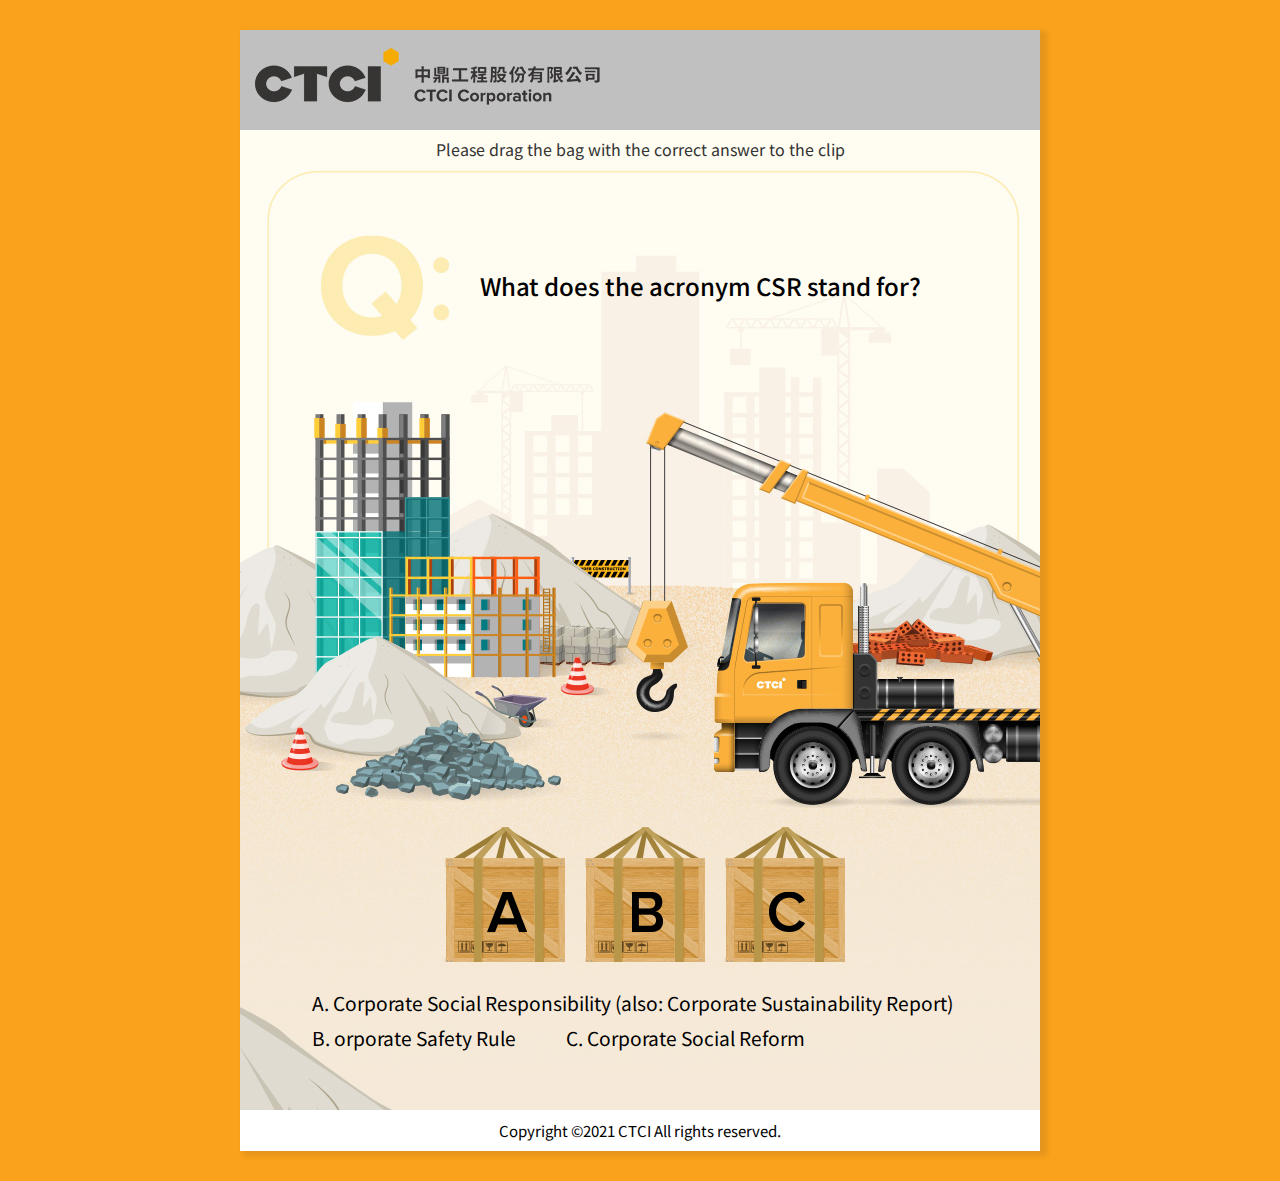
==== index.html @ 00b7c02a "content update" ====
<!DOCTYPE html>
<html lang="zh-tw">
<head>
	<meta charset="UTF-8">
	<title>CITC Interactive game</title>
	<link href="css/style.css" rel="stylesheet" type="text/css" />
	<link href="https://fonts.googleapis.com/css?family=Noto+Sans+TC:300,400,500,700,900&display=swap" rel="stylesheet">
</head>
<body>
	<div id="wrap">
		<header>
			<h1 class="sr-only">CTCI 中鼎工程股份有限公司 CTCI corporation</h1>
		</header>
		<div class="main">
			<div class="game" data-anwser="A" data-next="q2.html">
				<p class="text-tips">Please drag the bag with the correct answer to the clip</p>
				<p class="q q-1">What does the acronym CSR stand for?</p>
				<div class="clip">
					<span class="clip-body"></span>
				</div>
				<ul class="dragObject">
					<li class="dragObject-item"><span class="sr-only">A</span></li>
					<li class="dragObject-item"><span class="sr-only">B</span></li>
					<li class="dragObject-item"><span class="sr-only">C</span></li>
				</ul>
				<ul class="ans ans-q1">
					<li class="ans-item">A. Corporate Social Responsibility (also: Corporate Sustainability Report)</li>
					<li class="ans-item">B. orporate Safety Rule</li>
					<li class="ans-item">C. Corporate Social Reform</li>
				</ul>
			</div>
		</div>
		<footer>Copyright ©2021 CTCI All rights reserved.</footer>
		<div class="error" style="display: none;">
			<div class="error-content">
				<a href="javascript:" class="btn-back"> &lt; &lt; Back </a>
				<div class="rightAns">
					<p class="title-rightAns"><span class="title-rightAns-q">Q :</span><span class="title-rightAns-ans">What does the acronym CSR stand for?</span></p>
					<p class="text-rightAns"><span class="title-rightAns-a">A :</span><span class="title-rightAns-ans">Corporate Social Responsibility (also: Corporate Sustainability Report)</span></p>
				</div>
			</div>
		</div>
	</div>
	<script src="js/jquery-2.2.4.min.js"></script>
	<script src="js/jquery-ui.min.js"></script>
	<script src="js/jquery.ui.touch-punch.min.js"></script>
	<script src="js/game.js"></script>
</body>
</html>
---- css/style.css ----
body, div, dl, dt, dd, ul, ol, li, h1, h2, h3, h4, h5, h6, pre, code, form, fieldset, legend, input, textarea, p, blockquote, th, td {
	margin: 0;
	padding: 0
}

table {
	border-collapse: collapse;
	border-spacing: 0
}

fieldset, img {
	border: 0
}

img {
	display: block
}

address, caption, cite, code, dfn, em, strong, th, var {
	font-style: normal;
	font-weight: normal
}

li {
	list-style: none
}

caption, th {
	text-align: left
}

h1, h2, h3, h4, h5, h6 {
	font-size: 100%;
	font-weight: normal
}

q:before, q:after {
	content: ''
}

abbr, acronym {
	border: 0;
	font-variant: normal
}

sup {
	vertical-align: text-top
}

sub {
	vertical-align: text-bottom
}

input, textarea, select {
	font-family: inherit;
	font-size: 100%;
	font-weight: inherit
}

legend {
	color: #000
}

img, a, object {
	border: 0;
	outline: 0
}

body {
	background-color: #faa21b;;
	padding: 0;
	font-size: 16px;
	font-family: "Noto Sans TC", Arial, Helvetica, Arial, Helvetica, sans-serif
}

#wrap {
	width: 800px;
	margin: 0 auto;
	position: relative;
	-webkit-box-shadow: 5px 3px 5px 2px rgba(40, 40, 40, 0.1);
	box-shadow: 5px 3px 5px 2px rgba(40, 40, 40, 0.1)
}

header {
	width: 800px;
	height: 100px;
	background: #c0c0c0 url(../images/logo.jpg) no-repeat 0 center;
	position: relative;
	margin-top: 30px
}

.sr-only {
	width: 1px;
	height: 1px;
	position: absolute;
	padding: 0;
	margin: -1px;
	border: 0;
	clip: rect(0 0 0 0);
	overflow: hidden
}
.main{
	width:100%;
	overflow: hidden;
}

.info {
	background: rgba(245, 245, 245, 1);
	background: -moz-linear-gradient(top, rgba(245, 245, 245, 1) 0%, rgba(255, 255, 255, 1) 37%, rgba(255, 255, 255, 1) 100%);
	background: -webkit-gradient(left top, left bottom, color-stop(0%, rgba(245, 245, 245, 1)), color-stop(37%, rgba(255, 255, 255, 1)), color-stop(100%, rgba(255, 255, 255, 1)));
	background: -webkit-linear-gradient(top, rgba(245, 245, 245, 1) 0%, rgba(255, 255, 255, 1) 37%, rgba(255, 255, 255, 1) 100%);
	background: -o-linear-gradient(top, rgba(245, 245, 245, 1) 0%, rgba(255, 255, 255, 1) 37%, rgba(255, 255, 255, 1) 100%);
	background: -ms-linear-gradient(top, rgba(245, 245, 245, 1) 0%, rgba(255, 255, 255, 1) 37%, rgba(255, 255, 255, 1) 100%);
	background: linear-gradient(to bottom, rgba(245, 245, 245, 1) 0%, rgba(255, 255, 255, 1) 37%, rgba(255, 255, 255, 1) 100%);
	filter: progid:DXImageTransform.Microsoft.gradient(startColorstr='#f5f5f5', endColorstr='#ffffff', GradientType=0);
	padding: 20px;
	text-align: center;
	box-sizing: border-box
}

h2 {
	margin-bottom: 10px;
	font-size: 2em;
	font-weight: 700;
	line-height: 1.2
}

.text-intro {
	color: #a0a0a0;
	font-size: 1em;
	line-height: 1.8
}
.text-tips{
	width: 100%;
	color: #333333;
	text-align: center;
	line-height:2.4;
}

.game {
	width: 100%;
	height: 980px;
	background: url(../images/bg-game.jpg) no-repeat 0 0;
	position: relative;
}

.q {
	width: 63%;
	position: absolute;
	top: 91px;
	left: 240px;
	font-size: 1.5em;
	line-height: 1.5;
	font-weight: 500;
	box-sizing: border-box
}
.q-1,.q-5{
	top: 138px;
}
.q-6,.q-7,.q-8,.q-9,.q-10{
	top: 65px;
}
.ans {
	width: 76%;
	-ms-display: flex;
	display: flex;
	flex-flow: row wrap;
	justify-content: flex-start;
	position: absolute;
	top: 856px;
	left:12%;
	font-size: 1.2em;
	line-height: 1.8;
}
.ans-item {
	padding-right: 50px;
	box-sizing: border-box;
}
.ans-q1{
	width: 90%;
	left: 9%;
}
.ans-q2{
	width: 70%;
	left: 22%;
}
.ans-q3{
	width: 85%;
	left: 12%;
}
.ans-q4{
	width: 65%;
	left: 22%;
}
.ans-q5{
	width: 95%;
	left: 8%;
}
.ans-q6{
	width: 90%;
	left: 8%;
}
.ans-q7{
	width: 100%;
	top: 844px;
	left: 5%;
	font-size: 1em;
}
.ans-q8{
	width: 80%;
	left: 16%;
}
.ans-q9{
	width: 90%;
	left: 11%;
}
.ans-q10{
	width: 98%;
	left: 5%;
}
.dragObject {
	width: 88%;
	display: -webkit-box;
	display: -ms-flexbox;
	display: flex;
	-webkit-box-orient: horizontal;
	-webkit-box-direction: normal;
	-ms-flex-flow: row nowrap;
	flex-flow: row nowrap;
	-webkit-box-pack: center;
	-ms-flex-pack: center;
	justify-content: center;
	position: absolute;
	top: 692px;
	left: 6%;
	z-index: 15;
}
.dragObject--q7{
	top: 684px;
}

.dragObject-item {
	width: 130px;
	height: 140px;
	display: inline-block;
	margin: 0 5px;
	box-sizing: border-box;
	cursor: pointer
}

.dragObject-item:nth-child(1) {
	background: url(../images/bag-a.png) no-repeat 0 0
}

.dragObject-item:nth-child(2) {
	background: url(../images/bag-b.png) no-repeat 0 0
}

.dragObject-item:nth-child(3) {
	background: url(../images/bag-c.png) no-repeat 0 0
}

.dragObject-item:nth-child(4) {
	background: url(../images/bag-d.png) no-repeat 0 0
}
.dragObject-item:nth-child(5) {
	background: url(../images/bag-e.png) no-repeat 0 0
}
.clip{
	width: 64px;
	height: 272px;
	position: absolute;
	top: 317px;
	left:386px;
}
.clip-body{
	width:100%;
	height: 100%;
	background: url(../images/clip-body.png) no-repeat 0 0;
	position: absolute;
	top: 0;
	left: 0;
	z-index: 10;
}
footer {
	width: 100%;
	background-color: white;
	padding: 10px 0;
	font-size: 0.9375em;
	text-align: center;
	margin-bottom: 30px
}

.error {
	width: 100%;
	height: 100%;
	-ms-display: flex;
	display: flex;
	-webkit-box-pack: center;
	-moz-box-pack: center;
	-ms-flex-pack: center;
	justify-content: center;
	-webkit-box-align: center;
	-mox-box-align: center;
	-ms-flex-align: center;
	-webkit-align-items: center;
	align-items: center;
	position: absolute;
	top: 0;
	left: 0;
	background-color: rgba(255, 255, 255, 0.8);
	z-index: 15
}

.error-content {
	width: 512px;
	height: 600px;
	background: url(../images/bg-error.png) no-repeat 0 0;
	position: relative
}

.btn-back, .rightAns {
	position: absolute;
}

.btn-back {
	background-color: #F9BE00;
	top: 0;
	left: 0;
	padding: 10px 20px;
	color:white;
	font-weight: 500;
	text-decoration: none;
	border-radius: 30px;
	box-shadow: 6px 6px 0 rgb(252 222 128);
}
.btn-backIndex{
	width: 20%;
	background-color: #FCDE80;
	position: absolute;
	top: 550px;
	left: 40%;
	padding: 10px 20px;
	color:#fff;
	font-size: 1.25rem;
	font-weight: 700;
	line-height: 2;
	text-align: center;
	text-decoration: none;
	border-radius: 30px;
}

.rightAns {
	width: 80%;
	top: 264px;
	left: 112px;
	padding: 16px 36px;
	box-sizing: border-box;
	bottom: 100px
}
.rightAns--pos{
	top:235px;
}
.title-rightAns,.text-rightAns{
	width: 100%;
	display:flex;
	flex-flow: row nowrap;
	align-items: center;
	color:white;
}

.title-rightAns-ans{
	width:64%;
	display: block;
}
.title-rightAns-q,.title-rightAns-a{
	width:30%;
	display:block;
	color:white;
	font-size:3.6rem;
	font-weight: 900;
	opacity: .5;
}

.success {
	width: 100%;
	height: 970px;
	background: url(../images/bg-success.jpg) no-repeat 0 0;
	position: relative;
}

.text-success {
	width: 100%;
	position: absolute;
	top: 224px;
	color: white;
	font-size: 2em;
	font-weight: 500;
	text-align: center;
	padding-top: 170px;
}
.swing {
    animation: swing ease-in-out 1s infinite alternate;
    transform-origin: top center;
}
@keyframes swing {
    0% { transform: rotate(3deg); }
    100% { transform: rotate(-3deg); }
}
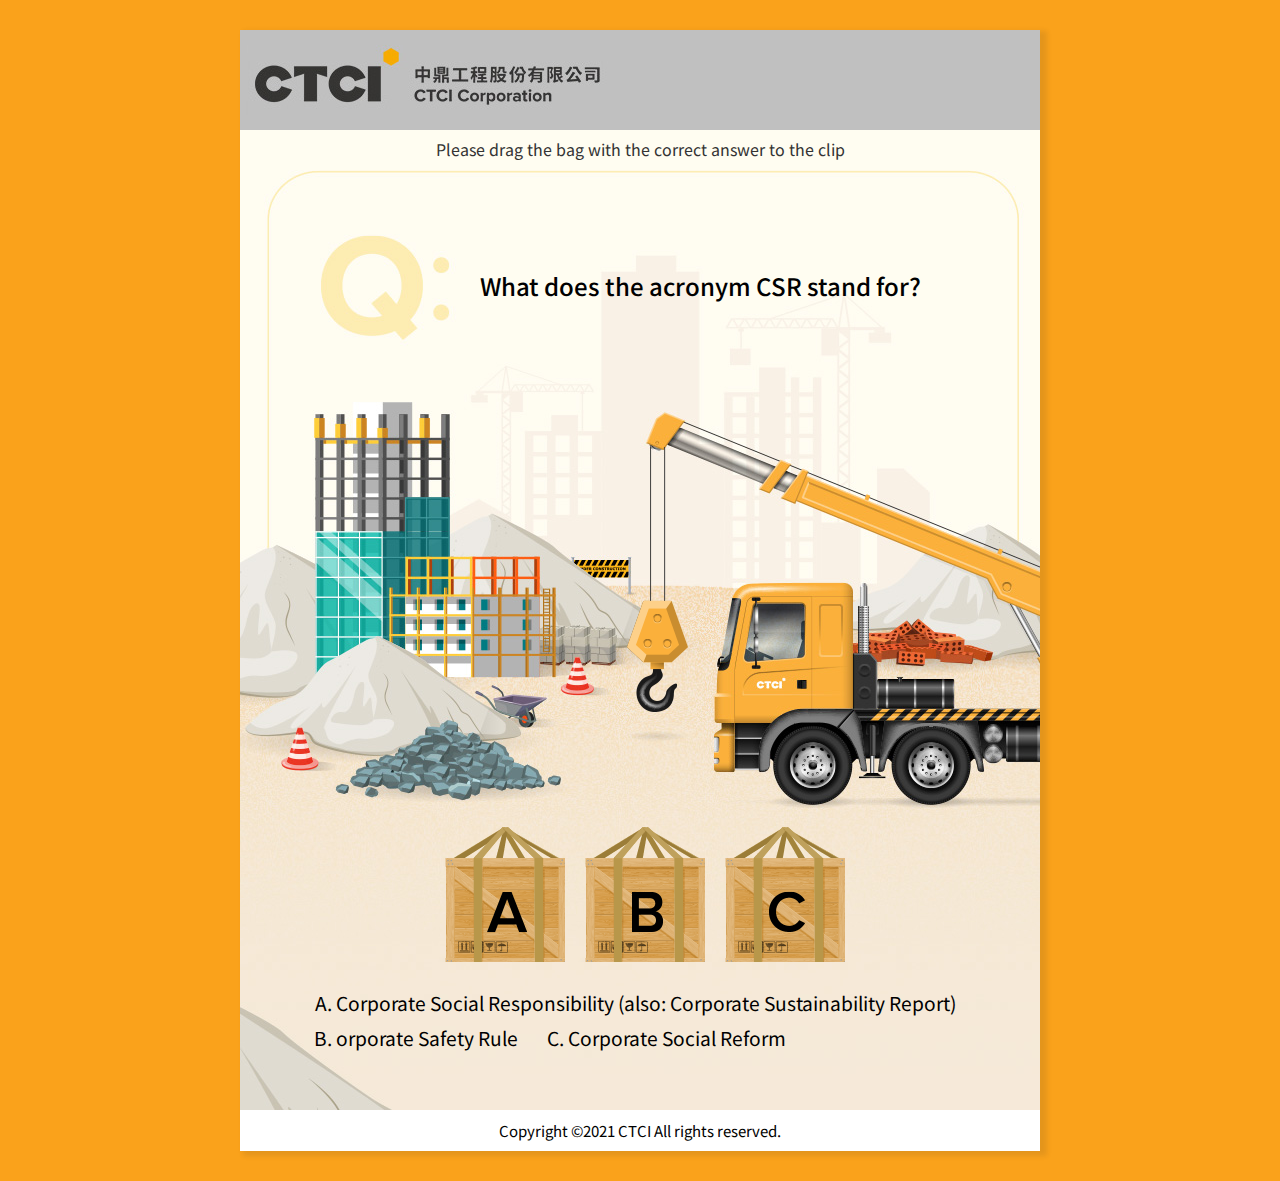
==== commit 656686f3: "content modify" ====
--- a/index.html
+++ b/index.html
@@ -24,9 +24,9 @@
 					<li class="dragObject-item"><span class="sr-only">C</span></li>
 				</ul>
 				<ul class="ans ans-q1">
-					<li class="ans-item">A. Corporate Social Responsibility (also: Corporate Sustainability Report)</li>
-					<li class="ans-item">B. orporate Safety Rule</li>
-					<li class="ans-item">C. Corporate Social Reform</li>
+					<li class="ans-item">Corporate Social Responsibility (also: Corporate Sustainability Report)</li>
+					<li class="ans-item">orporate Safety Rule</li>
+					<li class="ans-item">Corporate Social Reform</li>
 				</ul>
 			</div>
 		</div>
--- a/css/style.css
+++ b/css/style.css
@@ -147,7 +147,7 @@
 .q {
 	width: 63%;
 	position: absolute;
-	top: 91px;
+	top: 85px;
 	left: 240px;
 	font-size: 1.5em;
 	line-height: 1.5;
@@ -157,8 +157,14 @@
 .q-1,.q-5{
 	top: 138px;
 }
-.q-6,.q-7,.q-8,.q-9,.q-10{
+.q-6,.q-7,.q-8.q-8,.q-9,.q-10{
 	top: 65px;
+}
+.q-6{
+	font-size: 1.4em;
+}
+.q-8, .q-9{
+	font-size: 1.3em;
 }
 .ans {
 	width: 76%;
@@ -173,50 +179,51 @@
 	line-height: 1.8;
 }
 .ans-item {
+	list-style: upper-alpha;
 	padding-right: 50px;
 	box-sizing: border-box;
 }
 .ans-q1{
 	width: 90%;
-	left: 9%;
+	left: 12%;
 }
 .ans-q2{
 	width: 70%;
-	left: 22%;
+	left: 26%;
 }
 .ans-q3{
 	width: 85%;
-	left: 12%;
+	left: 16%;
 }
 .ans-q4{
 	width: 65%;
-	left: 22%;
+	left: 27%;
 }
 .ans-q5{
 	width: 95%;
-	left: 8%;
+	left: 14%;
 }
 .ans-q6{
 	width: 90%;
-	left: 8%;
+	left: 15%;
 }
 .ans-q7{
 	width: 100%;
 	top: 844px;
-	left: 5%;
+	left: 6%;
 	font-size: 1em;
 }
 .ans-q8{
 	width: 80%;
-	left: 16%;
+	left: 22%;
 }
 .ans-q9{
 	width: 90%;
-	left: 11%;
+	left: 17%;
 }
 .ans-q10{
 	width: 98%;
-	left: 5%;
+	left: 8%;
 }
 .dragObject {
 	width: 88%;
@@ -359,7 +366,7 @@
 	bottom: 100px
 }
 .rightAns--pos{
-	top:235px;
+	top:230px;
 }
 .title-rightAns,.text-rightAns{
 	width: 100%;
@@ -370,11 +377,11 @@
 }
 
 .title-rightAns-ans{
-	width:64%;
+	width:85%;
 	display: block;
 }
 .title-rightAns-q,.title-rightAns-a{
-	width:30%;
+	width:33%;
 	display:block;
 	color:white;
 	font-size:3.6rem;
